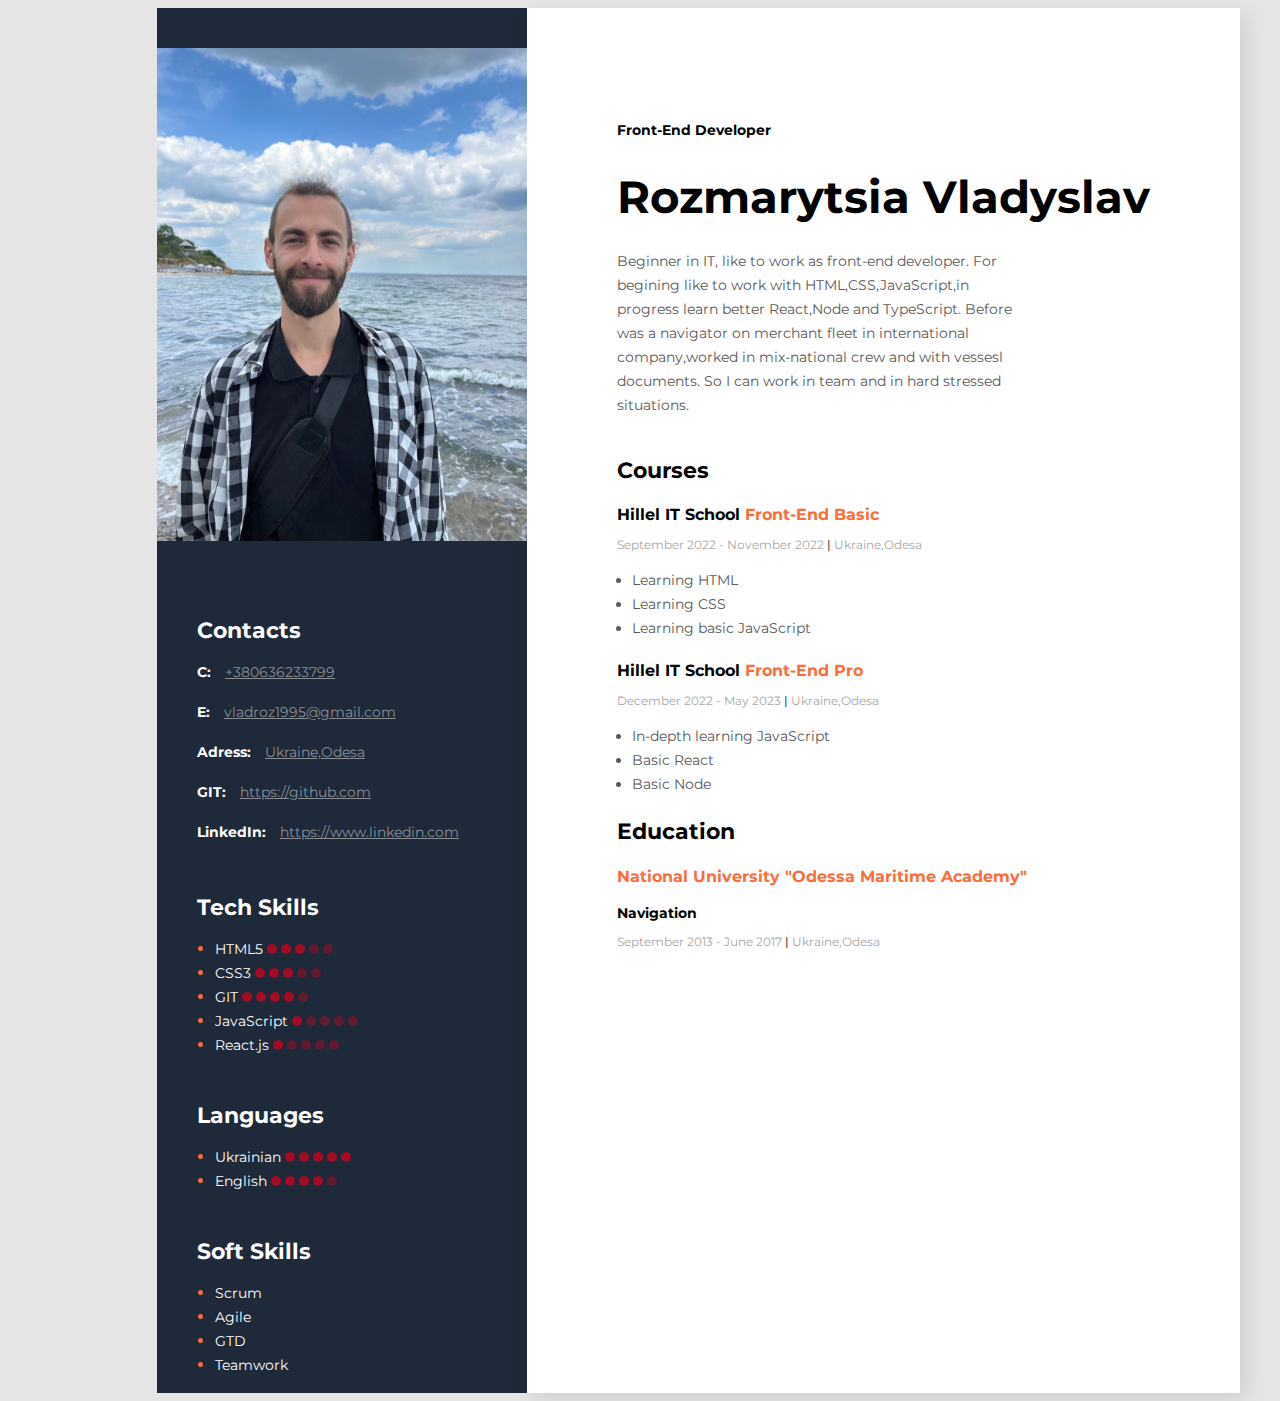
==== index.html @ f55328dd "Add resume" ====
<!DOCTYPE html>
<html lang="en">

<head>
    <meta charset="UTF-8">
    <meta http-equiv="X-UA-Compatible" content="IE=edge">
    <meta name="viewport" content="width=device-width, initial-scale=1.0">
    <link rel="preconnect" href="https://fonts.googleapis.com">
    <link rel="preconnect" href="https://fonts.gstatic.com" crossorigin>
    <link href="https://fonts.googleapis.com/css2?family=Montserrat:wght@400;700&display=swap" rel="stylesheet">
    <link rel="stylesheet" href="styles/styles.css">
    <title>Resume</title>

</head>

<body>

    <!--Main-->
    <div class="main">
        <!--Main Content-->
        <div class="main-content">
            <div>
                <!--About user-->
                <div class="about">
                    <h2 class="about-position">Front-End Developer</h2>

                    <h1 class="about-name">Rozmarytsia Vladyslav</h1>

                    <p class="about-description">Beginner in IT, like to work as front-end developer. For begining like
                        to work with HTML,CSS,JavaScript,in progress learn better React,Node and TypeScript. Before was
                        a navigator on merchant fleet in international company,worked in mix-national crew and with
                        vessesl documents. So I can work in team and in hard stressed situations.

                    </p>
                </div>
            </div>
            <!--Projects-->
            <!-- <div class="projects">
                <h3 class="title">
                    Projects
                </h3>

                <ol class="projects-list">
                    <li class="project-item">
                        <span class="project">
                            <a href="https://hellenglish.goit.global/"
                                class="project-link">https://hellenglish.goit.global/</a>
                            .........
                            <span class="project-bracket">[</span> HTML5, CSS3 <span class="project-bracket">]</span>
                        </span>
                    </li>

                    <li class="project-item">
                        <span class="project">
                            <a href="https://cryptohub.goit.global/"
                                class="project-link">https://cryptohub.goit.global/</a>
                            ...........
                            <span class="project-bracket">[</span> JavaScript <span class="project-bracket">]</span>
                        </span>
                    </li>

                    <li class="project-item">
                        <span class="project">
                            <a href="https://kidslike.goit.global/"
                                class="project-link">https://kidslike.goit.global/</a>
                            .................
                            <span class="project-bracket">[</span> React.js, Node.js <span
                                class="project-bracket">]</span>
                        </span>
                    </li>
                </ol>

            </div> -->
            <!--Work-->
            <div class="work">
                <h3 class="title">Courses</h3>
                <!--Company 1-->
                <div>
                    <h4 class="work-position">Hillel IT School <span class="organization">Front-End Basic</span> </h4>
                    <p class="period">September 2022 - November 2022 <span class="line">|</span> Ukraine,Odesa</p>
                    <ul class="work-list">
                        <li class="work-list-item">Learning HTML </li>
                        <li class="work-list-item">Learning CSS</li>
                        <li class="work-list-item">Learning basic JavaScript </li>
                        
                    </ul>
                </div>
                <!--Company 2-->
                <div>

                    <h4 class="work-position">Hillel IT School <span class="organization">Front-End Pro</span> </h4>
                    <p class="period">December 2022 - May 2023 <span class="line">|</span> Ukraine,Odesa</p>
                    <ul class="work-list">
                        <li class="work-list-item">In-depth learning JavaScript </li>
                        <li class="work-list-item">Basic React</li>
                        <li class="work-list-item">Basic Node</li>
                    </ul>
                </div>
                <!--Company 3-->
                <!-- <div class="company-three">
                    <h4 class="work-position">Manager <span class="organization">Roga & Kopyta LLC</span> </h4>
                    <p class="period">June 2014 - February 2015 <span class="line">|</span> Country</p>
                    <ul class="work-list">
                        <li class="work-list-item">Lorem ipsum dolor sit amet, consectetur adipiscing elit. </li>
                        <li class="work-list-item">Quis ipsum suspendisse ultrices gravida.</li>
                        <li class="work-list-item">Risus commodo viverra maecenas. </li>
                    </ul>
                </div> -->
            </div>
            <!--Education-->
            <div class="education">
                <h3 class="title">Education</h3>
                <h4 class="University">National University "Odessa Maritime Academy"</h4>
                <h4 class="course">Navigation</h4>
                <p class="period">September 2013 - June 2017 <span class="line">|</span> Ukraine,Odesa</p>
            </div>
        </div>
        <!--Sidebar-->
        <aside class="sidebar">
            <img src="img/photo_5465541314218150370_y.jpg" alt="user photo" class="photo">
            <!--Contacts-->
            <div class="contacts">
                <h3 class="Sidebar-title">Contacts</h3>
                <div>
                    <p>
                        <span class="contact-type"> C:</span>
                        <a href="tel:+380636233799" class="contact-link" target="_blank">+380636233799</a>
                    </p>
                    <p>
                        <span class="contact-type">E:</span>
                        <a href="mailto:vladroz1995@gmail.com" class="contact-link" target="_blank">vladroz1995@gmail.com</a>
                    </p>
                    <p>
                        <span class="contact-type">Adress:</span>
                        <a href="https://goo.gl/maps/uLwcUqb2p119LtLa7" class="contact-link" target="_blank">Ukraine,Odesa</a>
                    </p>
                    <p>
                        <span class="contact-type">GIT:</span>
                        <a href="https://github.com/VladRoz95" class="contact-link" target="_blank">https://github.com</a>
                    </p>
                    <p>
                        <span class="contact-type">LinkedIn:</span>
                        <a href="https://www.linkedin.com/in/%D0%B2%D0%BB%D0%B0%D0%B4-%D1%80%D0%BE%D0%B7%D0%BC%D0%B0%D1%80%D0%B8%D1%86%D0%B0-596565272/" class="contact-link" target="_blank">https://www.linkedin.com</a>
                    </p>
                </div>
            </div>
            <!--Tech skills-->
            <div class="tech-skills">
                <h3 class="Sidebar-title">Tech Skills</h3>
                <ul class="tech-skills-list">
                    <li class="tech-skills-item"> <span class="tech-skills-text">HTML5</span>
                        <span class="dote"></span> 
                        <span class="dote"></span> 
                        <span class="dote"></span> 
                        <span class="dote2"></span> 
                        <span class="dote2"></span> 
                    </li>
                    <li class="tech-skills-item"> <span class="tech-skills-text">CSS3</span>
                        <span class="dote"></span> 
                        <span class="dote"></span> 
                        <span class="dote"></span> 
                        <span class="dote2"></span> 
                        <span class="dote2"></span> 
                    </li>
                    <li class="tech-skills-item"> <span class="tech-skills-text">GIT</span>
                        <span class="dote"></span> 
                        <span class="dote"></span> 
                        <span class="dote"></span> 
                        <span class="dote"></span> 
                        <span class="dote2"></span> 
                    </li>
                    <li class="tech-skills-item"> <span class="tech-skills-text">JavaScript</span>
                        <span class="dote"></span> 
                        <span class="dote2"></span> 
                        <span class="dote2"></span> 
                        <span class="dote2"></span> 
                        <span class="dote2"></span> 
                    </li>
                    <li class="tech-skills-item"> <span class="tech-skills-text">React.js</span>
                        <span class="dote"></span> 
                        <span class="dote2"></span> 
                        <span class="dote2"></span> 
                        <span class="dote2"></span> 
                        <span class="dote2"></span> 
                    </li>
                </ul>
            </div>
            <div class="tech-skills">
                <h3 class="Sidebar-title">Languages</h3>
                <ul class="tech-skills-list">
                    <li class="tech-skills-item"> <span class="tech-skills-text">Ukrainian</span>
                        <span class="dote"></span>
                        <span class="dote"></span>
                        <span class="dote"></span>
                        <span class="dote"></span>
                        <span class="dote"></span>
                    </li>
                    <li class="tech-skills-item"> <span class="tech-skills-text">English</span>
                        <span class="dote"></span>
                        <span class="dote"></span>
                        <span class="dote"></span>
                        <span class="dote"></span>
                        <span class="dote2"></span>
                    </li>
            
                </ul>
            </div>
            <!--Soft skills-->
            <div class="soft-skills">
                <h3 class="Sidebar-title">Soft Skills</h3>
                <ul class="soft-skills-list">
                    <li class="soft-skills-item"> <span class="soft-skills-text">Scrum</span> </li>
                    <li class="soft-skills-item"> <span class="soft-skills-text">Agile</span> </li>
                    <li class="soft-skills-item"> <span class="soft-skills-text">GTD</span> </li>
                    <li class="soft-skills-item"> <span class="soft-skills-text">Teamwork</span> </li>
                </ul>
            </div>
        </aside>
    </div>
</body>

</html>
---- styles/styles.css ----
body {
  font-family: "Montserrat", sans-serif;
  background-color: #e5e5e5;
}


/* main styles */

.main {
  display: flex;
  flex-direction: row-reverse;

  width: 1200px;
  margin: 0 auto;
}

.main-content {
  background-color: #ffffff;
  box-shadow: 6px 6px 20px rgba(0, 0, 0, 0.1);
  padding: 102px 90px;
}

/* about styles */

.about {
  margin-bottom: 40px;
}

.about-position {
  font-style: normal;
  font-weight: bold;
  font-size: 14px;
  line-height: 17px;
  color: #000000;
  margin-bottom: 20px;
}

.about-name {
  font-style: normal;
  font-weight: bold;
  font-size: 45px;
  line-height: 55px;
  color: #000000;
  margin-bottom: 25px;
}

.about-description {
  font-style: normal;
  font-weight: normal;
  font-size: 14px;
  line-height: 24px;
  color: #595959;
  width: 400px;
}

/* projects styles */

.projects {
  margin-bottom: 50px;
}

.title {
  font-style: normal;
  font-weight: 700;
  font-size: 22px;
  line-height: 27px;
  color: #000000;
  margin-bottom: 10px;
}

.projects-list {
  padding: 0;
  margin-left: 15px;
}

.project-item {
  font-style: normal;
  font-weight: 700;
  font-size: 14px;
  line-height: 24px;
  color: #000000;
}

.project,
.project-link {
  font-style: normal;
  font-weight: 400;
  font-size: 14px;
  line-height: 24px;
  color: #595959;
}

.project-link {
  margin-left: 10px;
}

.project-bracket {
  font-style: normal;
  font-weight: 700;
  font-size: 14px;
  line-height: 24px;
  color: #000000;
}

/* work styles */

.work {
}

.company-three {
  margin-bottom: 40px;
}

.work-position {
  font-style: normal;
  font-weight: 700;
  font-size: 16px;
  line-height: 20px;
  color: #000000;
  margin-bottom: 10px;
}

.organization {
  font-style: normal;
  font-weight: 700;
  font-size: 16px;
  line-height: 20px;
  color: #fb6d3a;
}

.period {
  font-style: normal;
  font-weight: 400;
  font-size: 12px;
  line-height: 15px;
  color: #a8a8a8;
  margin-bottom: 10px;
}

.line {
  font-style: normal;
  font-weight: 400;
  font-size: 12px;
  line-height: 15px;
  color: #000000;
}

.work-list {
  padding: 0;
  margin-left: 15px;
}

.work-list-item {
  font-style: normal;
  font-weight: 400;
  font-size: 14px;
  line-height: 24px;
  color: #595959;
}

/* education styles */

.education {
}

.University {
  font-family: "Montserrat";
  font-style: normal;
  font-weight: 700;
  font-size: 16px;
  line-height: 20px;
  color: #fb6d3a;
  margin-bottom: 10px;
}

.course {
  font-style: normal;
  font-weight: 700;
  font-size: 14px;
  line-height: 17px;
  color: #000000;
  margin-bottom: 10px;
}

/* sidebar style */

.sidebar {
  background-color: #1e2939;
  padding-top: 40px;
  width: 370px;
}

.photo {
  width: 370px;
  margin-bottom: 50px;
}

.contacts,
.tech-skills,
.soft-skills {
  margin-left: 40px;
}

.contacts {
  margin-bottom: 50px;
}

.contact-type {
  color: #ffffff;
  font-style: normal;
  font-weight: 700;
  font-size: 14px;
  line-height: 24px;
  margin-right: 10px;
}
.contact-link {
  font-style: normal;
  font-weight: 400;
  font-size: 14px;
  line-height: 24px;
  color: #8b9096;
}

.tech-skills {
  margin-bottom: 45px;
}

.tech-skills-list {
  color: #ffffff;
  padding: 0;
  margin-left: 18px;
}

.tech-skills-item {
  color: #fb6d3a;
}

.tech-skills-text {
  color: #ffffff;
  font-style: normal;
  font-weight: 400;
  font-size: 14px;
  line-height: 24px;
}

.dote {
  display: inline-block;
  width: 10px;
  height: 10px;
  background-color: #a40b25;
  border-radius: 50%;
}
.dote2 {
  display: inline-block;
  width: 10px;
  height: 10px;
  background-color: #a40b25;
  border-radius: 50%;
  opacity: 0.5;
}

.soft-skills-list {
  color: #ffffff;
  padding: 0;
  margin-left: 18px;
}

.soft-skills-item {
  color: #fb6d3a;
}

.soft-skills-text {
  font-style: normal;
  font-weight: 400;
  font-size: 14px;
  line-height: 24px;
  color: #ffffff;
}

.Sidebar-title {
  color: #ffffff;
  font-style: normal;
  font-weight: 700;
  font-size: 22px;
  line-height: 27px;
  margin-bottom: 10px;
}
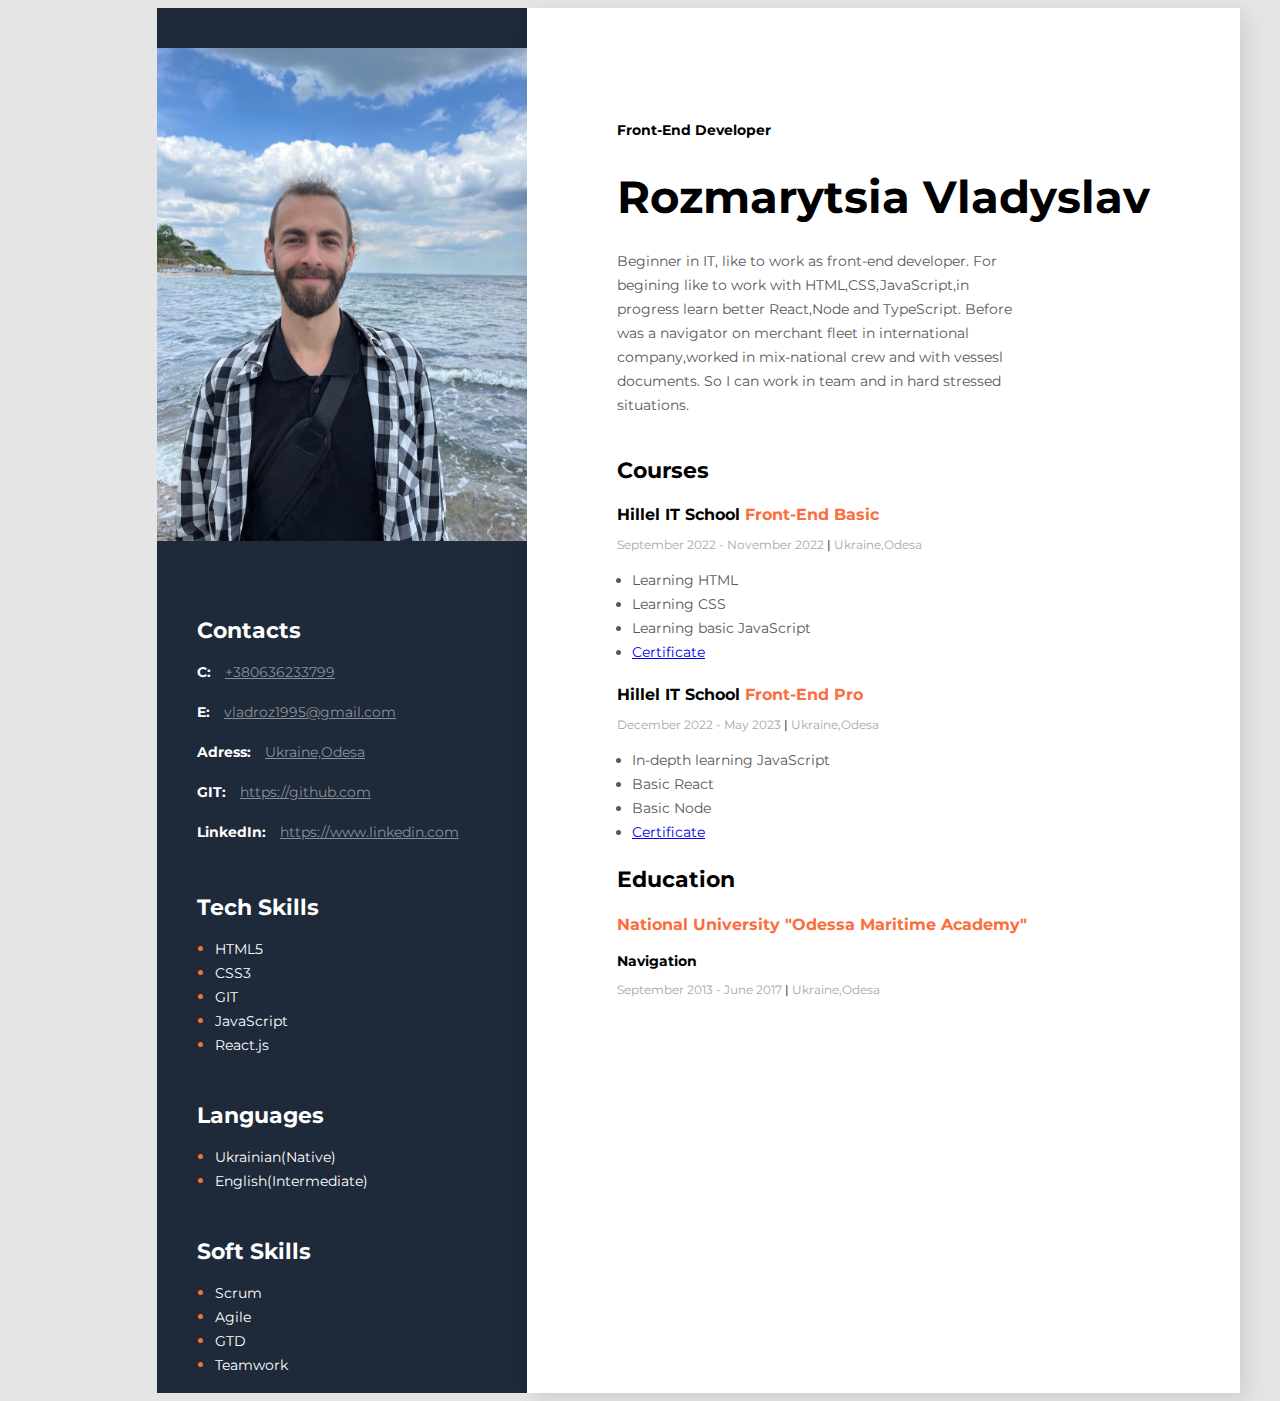
==== commit 4e865de9: "correct resume" ====
--- a/index.html
+++ b/index.html
@@ -82,7 +82,7 @@
                         <li class="work-list-item">Learning HTML </li>
                         <li class="work-list-item">Learning CSS</li>
                         <li class="work-list-item">Learning basic JavaScript </li>
-                        
+                        <li class="work-list-item"><a href="./img/BasicCert.html">Certificate</a> </li>
                     </ul>
                 </div>
                 <!--Company 2-->
@@ -94,6 +94,8 @@
                         <li class="work-list-item">In-depth learning JavaScript </li>
                         <li class="work-list-item">Basic React</li>
                         <li class="work-list-item">Basic Node</li>
+                        <li class="work-list-item"><a href="./img/ProCert.html">Certificate</a> </li>
+
                     </ul>
                 </div>
                 <!--Company 3-->
@@ -128,19 +130,23 @@
                     </p>
                     <p>
                         <span class="contact-type">E:</span>
-                        <a href="mailto:vladroz1995@gmail.com" class="contact-link" target="_blank">vladroz1995@gmail.com</a>
+                        <a href="mailto:vladroz1995@gmail.com" class="contact-link"
+                            target="_blank">vladroz1995@gmail.com</a>
                     </p>
                     <p>
                         <span class="contact-type">Adress:</span>
-                        <a href="https://goo.gl/maps/uLwcUqb2p119LtLa7" class="contact-link" target="_blank">Ukraine,Odesa</a>
+                        <a href="https://goo.gl/maps/uLwcUqb2p119LtLa7" class="contact-link"
+                            target="_blank">Ukraine,Odesa</a>
                     </p>
                     <p>
                         <span class="contact-type">GIT:</span>
-                        <a href="https://github.com/VladRoz95" class="contact-link" target="_blank">https://github.com</a>
+                        <a href="https://github.com/VladRoz95" class="contact-link"
+                            target="_blank">https://github.com</a>
                     </p>
                     <p>
                         <span class="contact-type">LinkedIn:</span>
-                        <a href="https://www.linkedin.com/in/%D0%B2%D0%BB%D0%B0%D0%B4-%D1%80%D0%BE%D0%B7%D0%BC%D0%B0%D1%80%D0%B8%D1%86%D0%B0-596565272/" class="contact-link" target="_blank">https://www.linkedin.com</a>
+                        <a href="https://www.linkedin.com/in/%D0%B2%D0%BB%D0%B0%D0%B4-%D1%80%D0%BE%D0%B7%D0%BC%D0%B0%D1%80%D0%B8%D1%86%D0%B0-596565272/"
+                            class="contact-link" target="_blank">https://www.linkedin.com</a>
                     </p>
                 </div>
             </div>
@@ -149,60 +155,32 @@
                 <h3 class="Sidebar-title">Tech Skills</h3>
                 <ul class="tech-skills-list">
                     <li class="tech-skills-item"> <span class="tech-skills-text">HTML5</span>
-                        <span class="dote"></span> 
-                        <span class="dote"></span> 
-                        <span class="dote"></span> 
-                        <span class="dote2"></span> 
-                        <span class="dote2"></span> 
+
                     </li>
                     <li class="tech-skills-item"> <span class="tech-skills-text">CSS3</span>
-                        <span class="dote"></span> 
-                        <span class="dote"></span> 
-                        <span class="dote"></span> 
-                        <span class="dote2"></span> 
-                        <span class="dote2"></span> 
+
                     </li>
                     <li class="tech-skills-item"> <span class="tech-skills-text">GIT</span>
-                        <span class="dote"></span> 
-                        <span class="dote"></span> 
-                        <span class="dote"></span> 
-                        <span class="dote"></span> 
-                        <span class="dote2"></span> 
+
                     </li>
                     <li class="tech-skills-item"> <span class="tech-skills-text">JavaScript</span>
-                        <span class="dote"></span> 
-                        <span class="dote2"></span> 
-                        <span class="dote2"></span> 
-                        <span class="dote2"></span> 
-                        <span class="dote2"></span> 
+
                     </li>
                     <li class="tech-skills-item"> <span class="tech-skills-text">React.js</span>
-                        <span class="dote"></span> 
-                        <span class="dote2"></span> 
-                        <span class="dote2"></span> 
-                        <span class="dote2"></span> 
-                        <span class="dote2"></span> 
+
                     </li>
                 </ul>
             </div>
             <div class="tech-skills">
                 <h3 class="Sidebar-title">Languages</h3>
                 <ul class="tech-skills-list">
-                    <li class="tech-skills-item"> <span class="tech-skills-text">Ukrainian</span>
-                        <span class="dote"></span>
-                        <span class="dote"></span>
-                        <span class="dote"></span>
-                        <span class="dote"></span>
-                        <span class="dote"></span>
-                    </li>
-                    <li class="tech-skills-item"> <span class="tech-skills-text">English</span>
-                        <span class="dote"></span>
-                        <span class="dote"></span>
-                        <span class="dote"></span>
-                        <span class="dote"></span>
-                        <span class="dote2"></span>
-                    </li>
-            
+                    <li class="tech-skills-item"> <span class="tech-skills-text">Ukrainian(Native)</span>
+
+                    </li>
+                    <li class="tech-skills-item"> <span class="tech-skills-text">English(Intermediate)</span>
+
+                    </li>
+
                 </ul>
             </div>
             <!--Soft skills-->
